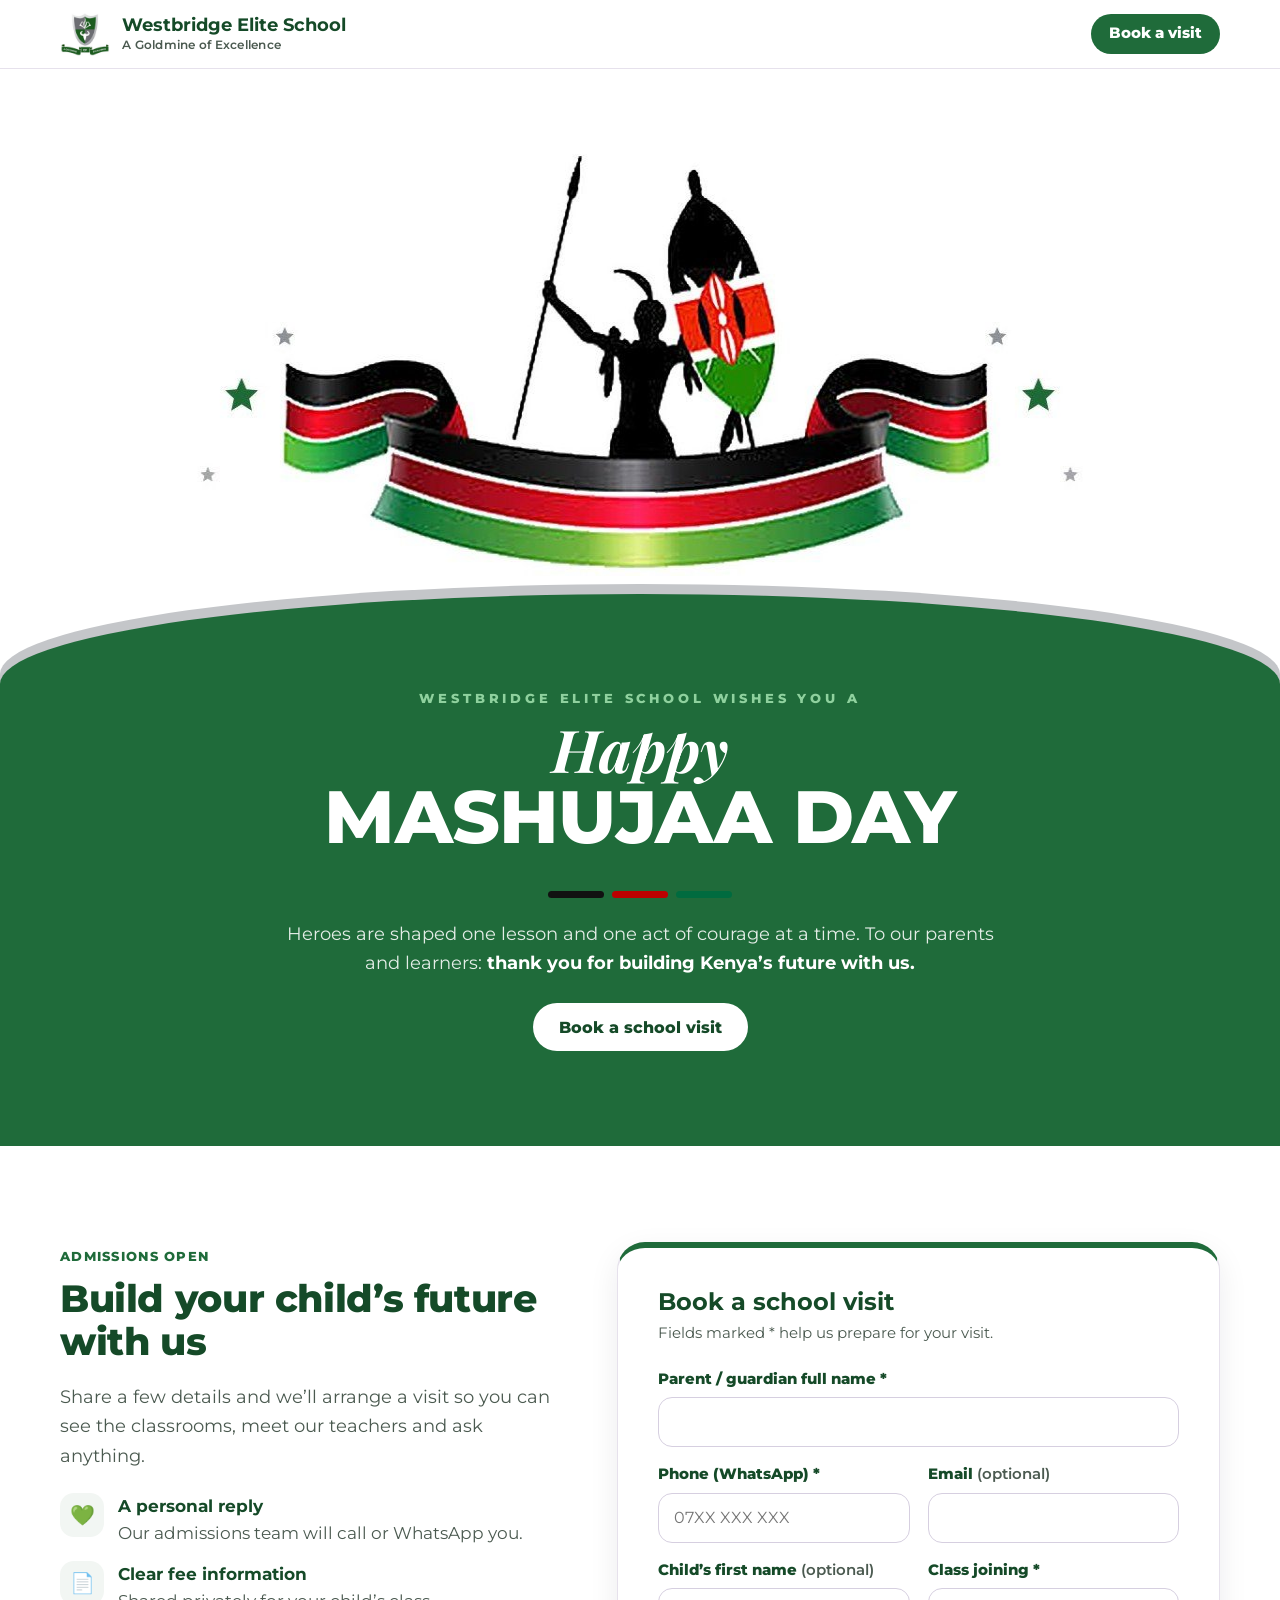
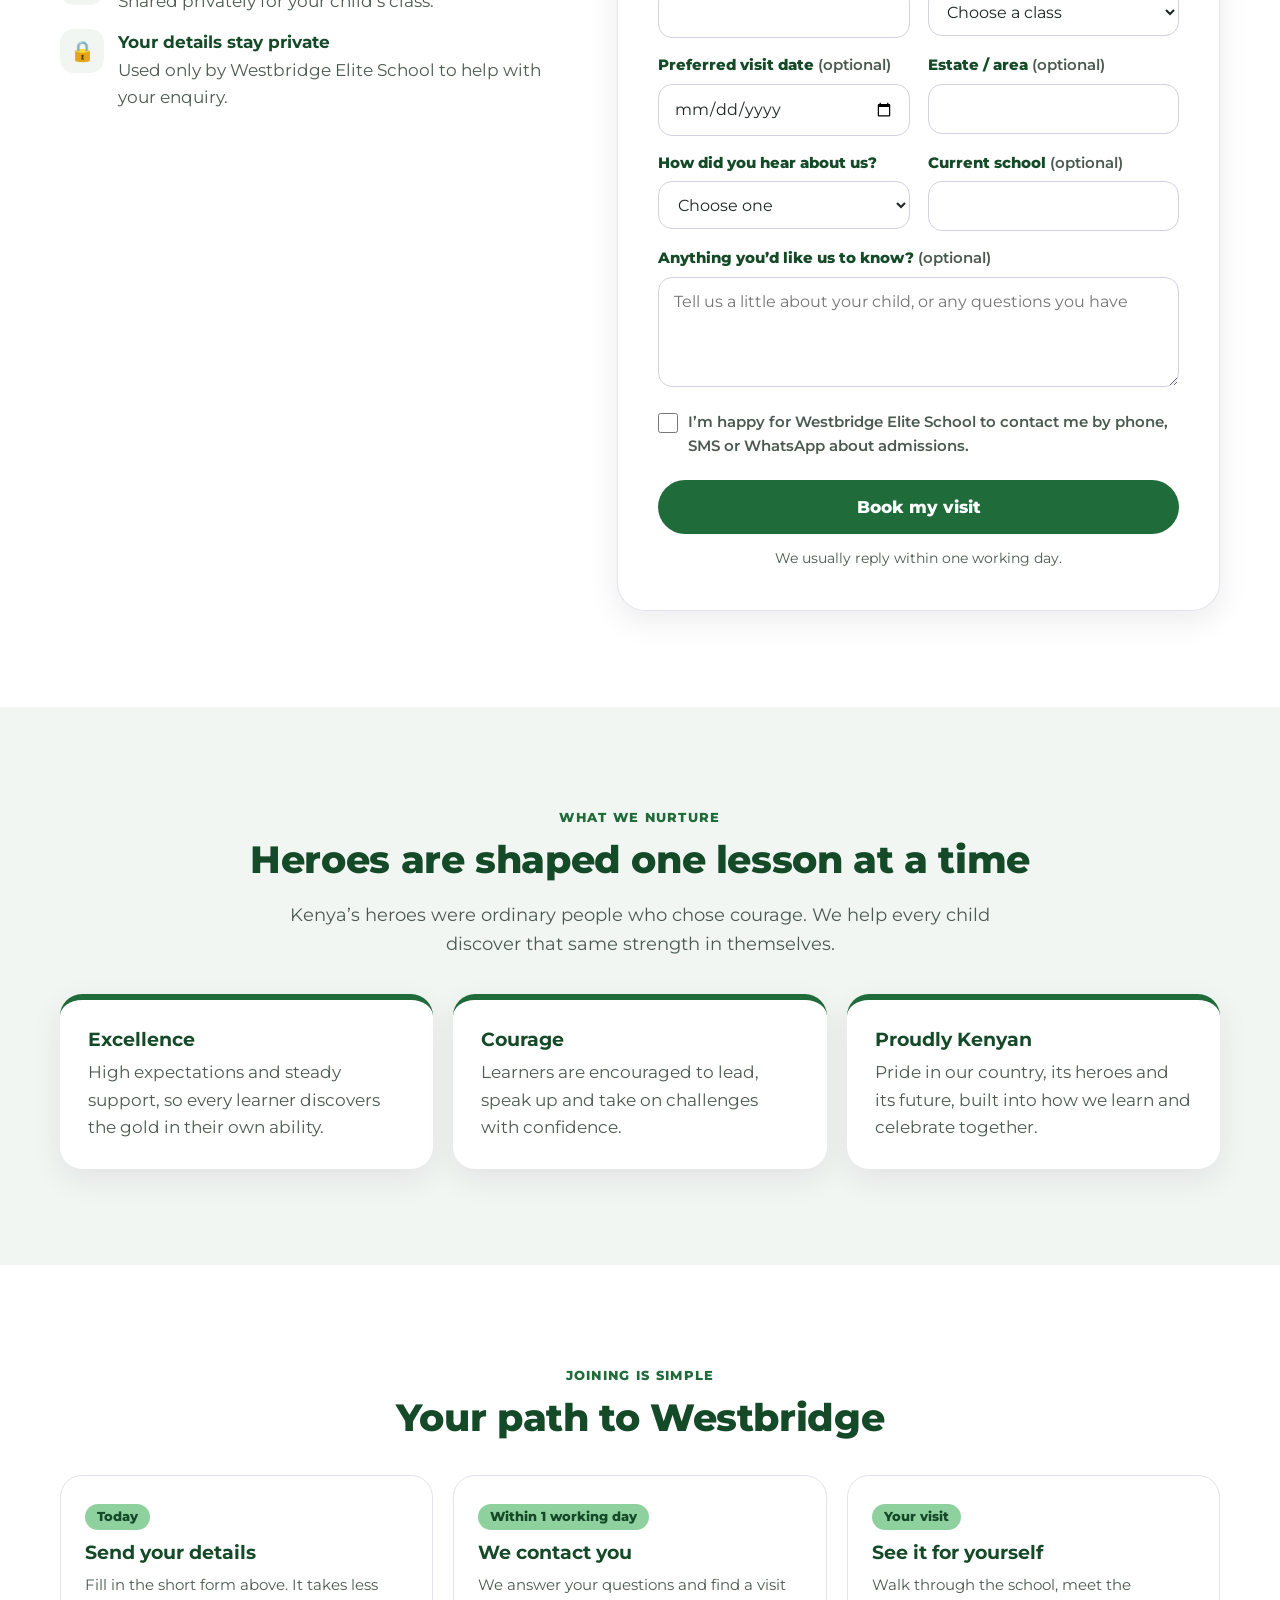
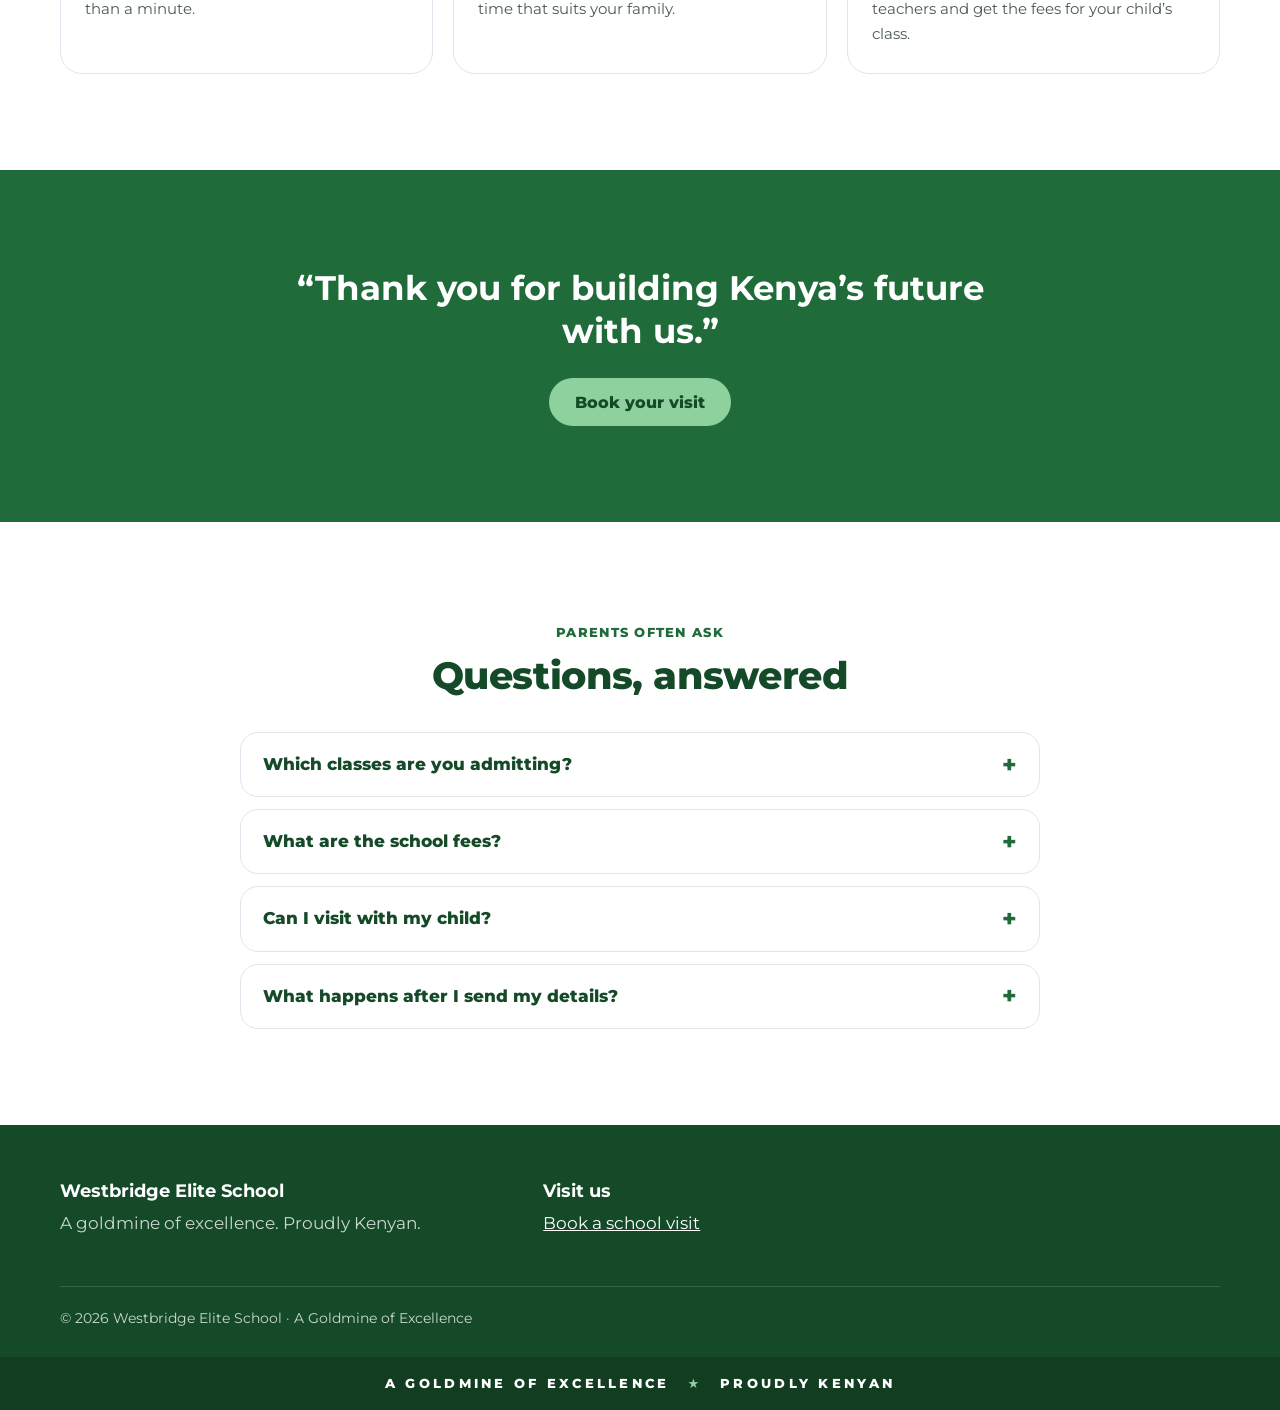
==== index.html @ b76216fc "Add Westbridge Elite School Mashujaa Day admissions landing page Co-Authored-By: Claude Opus 5.5 <no" ====
<!doctype html>
<html lang="en">
<head>
<meta charset="utf-8">
<meta name="viewport" content="width=device-width, initial-scale=1">
<title>Westbridge Elite School · Happy Mashujaa Day · Admissions</title>
<meta name="description" content="Westbridge Elite School, A Goldmine of Excellence. Happy Mashujaa Day to every parent and learner building Kenya's future. Register your interest and book a school visit.">
<meta name="theme-color" content="#1F6B3A">
<meta property="og:title" content="Happy Mashujaa Day from Westbridge Elite School">
<meta property="og:description" content="Heroes are shaped one lesson and one act of courage at a time. Thank you for building Kenya's future with us. Book a school visit.">
<meta property="og:image" content="images/mashujaa-poster.jpg">
<link rel="icon" href="images/logo.png">
<link rel="preconnect" href="https://fonts.googleapis.com">
<link rel="preconnect" href="https://fonts.gstatic.com" crossorigin>
<link href="https://fonts.googleapis.com/css2?family=Montserrat:wght@400;500;600;700;800&family=Playfair+Display:ital,wght@1,700&display=swap" rel="stylesheet">
<link rel="stylesheet" href="assets/landing.css">
<style>
  /* Westbridge palette, taken from the school's crest and Mashujaa Day artwork. */
  :root {
    --brand: #1F6B3A; --brand-ink: #154A28; --on-brand: #fff;
    --accent: #8FD19E; --accent-ink: #1F6B3A; --on-accent: #154A28;
    --silver: #C4C6C9;
    --soft: #F2F6F3; --hero-bg: #fff; --mash-bg: #fff;
    --text: #1c2620; --muted: #4b5a50; --foot-bg: #154A28;
    --font-head: "Montserrat", system-ui, sans-serif; --font-body: "Montserrat", system-ui, sans-serif;
  }
  h1, h2 { font-weight: 800; letter-spacing: -.01em; }
  .script { font-family: "Playfair Display", Georgia, serif; font-style: italic; font-weight: 700; text-transform: none; letter-spacing: 0; }
  .hero { padding-bottom: 0; }
  .hero-art { max-width: 900px; margin: 0 auto -6px; }
  .hero-dome {
    position: relative; background: var(--brand); color: #fff; text-align: center;
    border-radius: 50% 50% 0 0 / 90px 90px 0 0; box-shadow: 0 -10px 0 var(--silver);
    padding: clamp(56px, 8vw, 90px) 0 clamp(48px, 6vw, 72px); margin-top: 24px;
  }
  .hero-dome .eyebrow { color: var(--accent); letter-spacing: .3em; }
  .hero-dome h1 { color: #fff; text-transform: uppercase; font-size: clamp(2.4rem, 7vw, 4.6rem); line-height: 1.02; }
  .hero-dome h1 .script { display: block; font-size: .8em; }
  .hero-dome .lead { color: rgba(255,255,255,.88); margin-inline: auto; }
  .hero-dome .lead strong { color: #fff; }
  .hero-dome .flag-rule { justify-content: center; }
  .hero-dome .hero-ctas { justify-content: center; }
  .hero-dome .btn-ghost { color: #fff; }
  .hero-dome .btn-primary { background: #fff; color: var(--brand-ink); }
  .values { display: grid; grid-template-columns: repeat(3, 1fr); gap: 20px; margin-top: 2.2rem; }
  .value { background: #fff; border-radius: var(--radius); padding: 28px; box-shadow: var(--shadow); border-top: 6px solid var(--brand); }
  .value p { margin: 0; color: var(--muted); }
  .foot-strip { background: #123d21; color: #fff; text-align: center; padding: 16px; font-weight: 800; letter-spacing: .25em; text-transform: uppercase; font-size: .82rem; }
  .foot-strip b { color: var(--accent); padding: 0 .8em; }
  @media (max-width: 820px) { .values { grid-template-columns: 1fr; } .hero-dome { border-radius: 50% 50% 0 0 / 40px 40px 0 0; } }
</style>
<script>
  window.LANDING = {
    school: "Westbridge Elite School",
    phone: "",                 // e.g. "0712 345 678": shown in the header, calls and footer. Leave empty to hide phone links.
    whatsapp: "",              // same number in international format, e.g. "254712345678". Empty hides the WhatsApp buttons.
    waIntro: "Hello Westbridge Elite School, I have just registered my interest on your website and would like to book a school visit.",
    formEndpoint: "",          // optional: also copy each enquiry to a Google Sheet / Privyr webhook (Netlify Forms already stores them)
    metaPixelId: "",           // paste the Westbridge Meta Pixel ID here
    thankYouUrl: "thank-you.html",
    campaign: "WESTBRIDGE_LEAD_MASHUJAA_OCT26"
  };
</script>
</head>
<body class="form-first">
<header class="topbar">
  <div class="wrap">
    <a class="brandmark" href="#top" aria-label="Westbridge Elite School home">
      <img src="images/logo.png" alt="Westbridge Elite School, A Goldmine of Excellence" width="52" height="45">
      <span class="name">Westbridge Elite School<small>A Goldmine of Excellence</small></span>
    </a>
    <div class="top-actions">
      <a class="top-phone" data-contact="tel"></a>
      <a class="btn btn-primary btn-small" href="#register">Book a visit</a>
    </div>
  </div>
</header>

<main id="top">
  <!-- HERO: Mashujaa Day greeting -->
  <section class="hero">
    <div class="wrap"><img class="hero-art" src="images/mashujaa.jpg" alt="Silhouette of a Kenyan warrior with spear and shield above a ribbon in the national colours" width="960" height="430"></div>
    <div class="hero-dome">
      <div class="wrap">
        <span class="eyebrow">Westbridge Elite School wishes you a</span>
        <h1><span class="script">Happy</span> Mashujaa Day</h1>
        <div class="flag-rule" aria-hidden="true"><i></i><i></i><i></i></div>
        <p class="lead">Heroes are shaped one lesson and one act of courage at a time. To our parents and learners: <strong>thank you for building Kenya’s future with us.</strong></p>
        <div class="hero-ctas">
          <a class="btn btn-primary" href="#register">Book a school visit</a>
          <a class="btn btn-wa" data-contact="wa" href="#">WhatsApp us</a>
        </div>
      </div>
    </div>
  </section>

  <!-- REGISTER -->
  <section class="register" id="register">
    <div class="wrap register-grid">
      <div class="register-aside">
        <span class="eyebrow">Admissions open</span>
        <h2>Build your child’s future with us</h2>
        <p class="lead">Share a few details and we’ll arrange a visit so you can see the classrooms, meet our teachers and ask anything.</p>
        <ul class="assure">
          <li><span class="ic">💚</span><div><b>A personal reply</b>Our admissions team will call or WhatsApp you.</div></li>
          <li><span class="ic">📄</span><div><b>Clear fee information</b>Shared privately for your child’s class.</div></li>
          <li><span class="ic">🔒</span><div><b>Your details stay private</b>Used only by Westbridge Elite School to help with your enquiry.</div></li>
        </ul>
      </div>

      <div class="form-card">
        <form name="westbridge-admissions" method="POST" action="/thank-you.html" data-netlify="true" netlify-honeypot="website" data-register novalidate>
          <input type="hidden" name="form-name" value="westbridge-admissions">
          <input type="hidden" name="campaign">
          <input type="hidden" name="page_url">
          <input type="hidden" name="utm_source">
          <input type="hidden" name="utm_medium">
          <input type="hidden" name="utm_campaign">
          <input type="hidden" name="utm_content">
          <input type="hidden" name="utm_term">
          <input type="hidden" name="fbclid">
          <h3>Book a school visit</h3>
          <p class="sub">Fields marked * help us prepare for your visit.</p>
          <div class="fgrid">
            <div class="field full">
              <label for="parent_name">Parent / guardian full name *</label>
              <input id="parent_name" name="parent_name" type="text" autocomplete="name" required data-summary="Parent">
              <div class="err">Please tell us your name.</div>
            </div>
            <div class="field">
              <label for="phone">Phone (WhatsApp) *</label>
              <input id="phone" name="phone" type="tel" autocomplete="tel" placeholder="07XX XXX XXX" required data-summary="Phone">
              <div class="err">Please enter a valid phone number.</div>
            </div>
            <div class="field">
              <label for="email">Email <span class="opt">(optional)</span></label>
              <input id="email" name="email" type="email" autocomplete="email">
              <div class="err">Please check your email address.</div>
            </div>
            <div class="field">
              <label for="child_name">Child’s first name <span class="opt">(optional)</span></label>
              <input id="child_name" name="child_name" type="text" data-summary="Child">
            </div>
            <div class="field">
              <label for="grade">Class joining *</label>
              <select id="grade" name="grade" required data-summary="Class">
                <option value="">Choose a class</option>
                <optgroup label="Early Years"><option>Playgroup</option><option>PP1</option><option>PP2</option></optgroup>
                <optgroup label="Primary"><option>Grade 1</option><option>Grade 2</option><option>Grade 3</option><option>Grade 4</option><option>Grade 5</option><option>Grade 6</option></optgroup>
                <option>Not sure yet, please advise</option>
              </select>
              <div class="err">Please choose a class.</div>
            </div>
            <div class="field">
              <label for="visit_date">Preferred visit date <span class="opt">(optional)</span></label>
              <input id="visit_date" name="visit_date" type="date" data-summary="Visit date">
            </div>
            <div class="field">
              <label for="area">Estate / area <span class="opt">(optional)</span></label>
              <input id="area" name="area" type="text" data-summary="Area">
            </div>
            <div class="field">
              <label for="heard">How did you hear about us?</label>
              <select id="heard" name="heard"><option value="">Choose one</option><option>Facebook</option><option>Instagram</option><option>WhatsApp</option><option>A friend or family</option><option>Drove past the school</option><option>Other</option></select>
            </div>
            <div class="field">
              <label for="current_school">Current school <span class="opt">(optional)</span></label>
              <input id="current_school" name="current_school" type="text">
            </div>
            <div class="field full">
              <label for="notes">Anything you’d like us to know? <span class="opt">(optional)</span></label>
              <textarea id="notes" name="notes" placeholder="Tell us a little about your child, or any questions you have"></textarea>
            </div>
            <div class="hp" aria-hidden="true"><label>Leave empty<input type="text" name="website" tabindex="-1" autocomplete="off"></label></div>
            <div class="field full">
              <label class="consent"><input type="checkbox" name="consent" value="yes" required> <span>I’m happy for Westbridge Elite School to contact me by phone, SMS or WhatsApp about admissions.</span></label>
              <div class="err">Please tick this so we can get back to you.</div>
            </div>
            <div class="full">
              <button class="btn btn-primary" type="submit">Book my visit</button>
              <p class="form-note">We usually reply within one working day.</p>
            </div>
          </div>
        </form>
        <div class="thanks" role="status">
          <div class="big">🌟</div>
          <h3>Thank you<span data-thanks-name></span>!</h3>
          <p>Your details have reached Westbridge Elite School. Our admissions team will contact you soon to arrange your visit.</p>
          <a class="btn btn-wa" data-wa-continue href="#" target="_blank" rel="noopener">Continue on WhatsApp</a>
        </div>
      </div>
    </div>
  </section>

  <!-- VALUES -->
  <section class="features">
    <div class="wrap">
      <div class="center">
        <span class="eyebrow">What we nurture</span>
        <h2>Heroes are shaped one lesson at a time</h2>
        <p class="lead">Kenya’s heroes were ordinary people who chose courage. We help every child discover that same strength in themselves.</p>
      </div>
      <div class="values">
        <article class="value"><h3>Excellence</h3><p>High expectations and steady support, so every learner discovers the gold in their own ability.</p></article>
        <article class="value"><h3>Courage</h3><p>Learners are encouraged to lead, speak up and take on challenges with confidence.</p></article>
        <article class="value"><h3>Proudly Kenyan</h3><p>Pride in our country, its heroes and its future, built into how we learn and celebrate together.</p></article>
      </div>
    </div>
  </section>

  <!-- STEPS -->
  <section>
    <div class="wrap">
      <div class="center"><span class="eyebrow">Joining is simple</span><h2>Your path to Westbridge</h2></div>
      <div class="steps next-steps">
        <div class="step"><span class="time">Today</span><h3>Send your details</h3><p>Fill in the short form above. It takes less than a minute.</p></div>
        <div class="step"><span class="time">Within 1 working day</span><h3>We contact you</h3><p>We answer your questions and find a visit time that suits your family.</p></div>
        <div class="step"><span class="time">Your visit</span><h3>See it for yourself</h3><p>Walk through the school, meet the teachers and get the fees for your child’s class.</p></div>
      </div>
    </div>
  </section>

  <!-- BAND -->
  <section class="band center">
    <div class="wrap">
      <p class="promise">“Thank you for building Kenya’s future with us.”</p>
      <a class="btn btn-accent" href="#register">Book your visit</a>
    </div>
  </section>

  <!-- FAQ -->
  <section>
    <div class="wrap">
      <div class="center"><span class="eyebrow">Parents often ask</span><h2>Questions, answered</h2></div>
      <div class="faq">
        <details><summary>Which classes are you admitting?</summary><p>Choose your child’s class in the form, or “Not sure yet”, and we’ll confirm the current intake when we contact you.</p></details>
        <details><summary>What are the school fees?</summary><p>Fees depend on your child’s class and are shared directly with parents. Send your details and we’ll give you a clear breakdown, with nothing to pay to enquire.</p></details>
        <details><summary>Can I visit with my child?</summary><p>Yes, please do. Pick a preferred date in the form and we’ll confirm a time that works for you.</p></details>
        <details><summary>What happens after I send my details?</summary><p>Our admissions team calls or WhatsApps you within one working day to answer your questions and arrange your visit.</p></details>
      </div>
    </div>
  </section>
</main>

<footer class="foot">
  <div class="wrap foot-grid">
    <div>
      <h3>Westbridge Elite School</h3>
      <p>A goldmine of excellence. Proudly Kenyan.</p>
    </div>
    <div data-needs-contact>
      <h3>Talk to us</h3>
      <ul>
        <li>Call: <a data-contact="tel"></a></li>
        <li><a data-contact="wa" href="#">WhatsApp us</a></li>
      </ul>
    </div>
    <div>
      <h3>Visit us</h3>
      <ul><li><a href="#register">Book a school visit</a></li></ul>
    </div>
  </div>
  <div class="wrap small">© <span data-year></span> Westbridge Elite School · A Goldmine of Excellence</div>
</footer>
<div class="foot-strip">A Goldmine of Excellence <b>★</b> Proudly Kenyan</div>

<div class="sticky-cta">
  <a class="btn btn-wa" data-contact="wa" href="#" target="_blank" rel="noopener">WhatsApp</a>
  <a class="btn btn-primary" href="#register">Book a visit</a>
</div>

<script src="assets/landing.js"></script>
</body>
</html>
---- assets/landing.css ----
/* =========================================================
   SCHOOL ADMISSIONS LANDING — SHARED STYLES
   Each page sets its own palette tokens in a <style> block;
   the values below are only fallbacks.
   ========================================================= */
:root {
  --brand: #1f4e79; --brand-ink: #12304b; --on-brand: #fff;
  --accent: #f2b33d; --accent-ink: #8a5a00; --on-accent: #12304b;
  --soft: #f1f5f9; --hero-bg: var(--soft);
  --text: #1f2933; --muted: #52606d; --foot-bg: #12304b;
  --wa: #1fa855; --wa-ink: #fff;
  --line: #e6e1ec; --danger: #c0392b;
  --radius: 22px; --shadow: 0 10px 30px rgba(20, 10, 40, .08);
  --font-head: Georgia, serif; --font-body: system-ui, sans-serif;
}

*, *::before, *::after { box-sizing: border-box; }
html { scroll-behavior: smooth; -webkit-text-size-adjust: 100%; }
body {
  margin: 0; background: #fff; color: var(--text);
  font: 400 1.0625rem/1.6 var(--font-body);
}
img { max-width: 100%; display: block; }
a { color: var(--brand); }
h1, h2, h3 { font-family: var(--font-head); color: var(--brand-ink); line-height: 1.15; margin: 0 0 .5em; }
h1 { font-size: clamp(2rem, 5vw, 3.2rem); }
h2 { font-size: clamp(1.6rem, 3.6vw, 2.35rem); }
h3 { font-size: 1.2rem; }
p { margin: 0 0 1em; }
[hidden] { display: none !important; }
:focus-visible { outline: 3px solid var(--accent); outline-offset: 2px; }

.wrap { width: min(1160px, 100% - 32px); margin-inline: auto; }
section { padding: clamp(56px, 8vw, 96px) 0; }
.center { text-align: center; }
.center .lead { margin-inline: auto; }
.eyebrow {
  display: inline-block; margin-bottom: .8rem;
  font: 800 .8rem/1.2 var(--font-body); letter-spacing: .1em; text-transform: uppercase;
  color: var(--accent-ink);
}
.lead { font-size: 1.15rem; color: var(--muted); max-width: 62ch; }
.small { font-size: .88rem; }

/* ---------- Buttons ---------- */
.btn {
  display: inline-flex; align-items: center; justify-content: center; gap: .5em;
  min-height: 48px; padding: .75em 1.5em; border: 2px solid transparent; border-radius: 999px;
  font: 800 1rem/1.2 var(--font-body); text-decoration: none; cursor: pointer;
  transition: transform .15s ease, box-shadow .15s ease, background-color .15s ease;
}
.btn:hover { transform: translateY(-1px); box-shadow: 0 6px 18px rgba(0,0,0,.12); }
.btn:disabled { opacity: .65; cursor: progress; transform: none; box-shadow: none; }
.btn-primary { background: var(--brand); color: var(--on-brand); }
.btn-primary:hover { background: var(--brand-ink); }
.btn-accent { background: var(--accent); color: var(--on-accent); }
.btn-ghost { background: transparent; color: var(--brand); border-color: currentColor; }
.btn-wa { background: var(--wa); color: var(--wa-ink); }
.btn-wa::before {
  content: ""; width: 1.15em; height: 1.15em; flex: none;
  background: currentColor;
  -webkit-mask: url("data:image/svg+xml,%3Csvg xmlns='http://www.w3.org/2000/svg' viewBox='0 0 24 24'%3E%3Cpath d='M12 2a10 10 0 0 0-8.6 15.1L2 22l5-1.3A10 10 0 1 0 12 2zm5.3 14.1c-.2.6-1.3 1.2-1.8 1.2-.5.1-1 .1-3.3-.8-2.8-1.1-4.5-3.9-4.7-4.1-.1-.2-1.1-1.5-1.1-2.8s.7-2 1-2.3c.2-.3.5-.3.7-.3h.5c.2 0 .4 0 .6.5l.9 2.1c.1.2.1.4 0 .5l-.4.6-.4.4c-.1.1-.3.3-.1.6.2.3.8 1.3 1.7 2.1 1.2 1 2.1 1.4 2.4 1.5.3.1.5.1.6-.1l.9-1c.2-.3.4-.2.6-.1l2 1c.3.1.5.2.5.3.1.2.1.7-.1 1.3z'/%3E%3C/svg%3E") center / contain no-repeat;
          mask: url("data:image/svg+xml,%3Csvg xmlns='http://www.w3.org/2000/svg' viewBox='0 0 24 24'%3E%3Cpath d='M12 2a10 10 0 0 0-8.6 15.1L2 22l5-1.3A10 10 0 1 0 12 2zm5.3 14.1c-.2.6-1.3 1.2-1.8 1.2-.5.1-1 .1-3.3-.8-2.8-1.1-4.5-3.9-4.7-4.1-.1-.2-1.1-1.5-1.1-2.8s.7-2 1-2.3c.2-.3.5-.3.7-.3h.5c.2 0 .4 0 .6.5l.9 2.1c.1.2.1.4 0 .5l-.4.6-.4.4c-.1.1-.3.3-.1.6.2.3.8 1.3 1.7 2.1 1.2 1 2.1 1.4 2.4 1.5.3.1.5.1.6-.1l.9-1c.2-.3.4-.2.6-.1l2 1c.3.1.5.2.5.3.1.2.1.7-.1 1.3z'/%3E%3C/svg%3E") center / contain no-repeat;
}
.btn-small { min-height: 40px; padding: .5em 1.1em; font-size: .92rem; }

/* ---------- Top bar ---------- */
.topbar {
  position: sticky; top: 0; z-index: 50;
  background: rgba(255,255,255,.94); backdrop-filter: saturate(1.4) blur(8px);
  border-bottom: 1px solid var(--line);
}
.topbar .wrap { display: flex; align-items: center; justify-content: space-between; gap: 16px; min-height: 68px; }
.brandmark { display: flex; align-items: center; gap: 12px; text-decoration: none; color: var(--brand-ink); }
.brandmark img { height: 44px; width: auto; }
.brandmark .name { font: 700 1.15rem/1.1 var(--font-head); }
.brandmark .name small { display: block; margin-top: 3px; font: 600 .78rem/1.2 var(--font-body); color: var(--muted); letter-spacing: .02em; }
.top-actions { display: flex; align-items: center; gap: 16px; }
.top-phone { font-weight: 800; text-decoration: none; white-space: nowrap; }

/* ---------- Hero ---------- */
.hero { background: var(--hero-bg); padding-top: clamp(40px, 6vw, 80px); }
.hero-grid { display: grid; grid-template-columns: 1.1fr .9fr; gap: clamp(28px, 5vw, 64px); align-items: center; }
.hero-ctas { display: flex; flex-wrap: wrap; gap: 12px; margin: 1.6rem 0 1.4rem; }
.chips { list-style: none; padding: 0; margin: 0; display: flex; flex-wrap: wrap; gap: 8px; }
.chips li {
  background: #fff; border: 1px solid var(--line); border-radius: 999px;
  padding: .35em .95em; font-weight: 700; font-size: .9rem; color: var(--brand-ink);
}
.hero-media { position: relative; }
.hero-media .slot { aspect-ratio: 4 / 5; border-radius: 32px; box-shadow: var(--shadow); }
.hero-badge {
  position: absolute; left: -18px; bottom: 24px; max-width: 270px;
  background: #fff; border-radius: 18px; padding: 14px 18px; box-shadow: var(--shadow);
  font-size: .9rem; color: var(--muted); border-left: 5px solid var(--accent);
}
.hero-badge strong { display: block; color: var(--brand-ink); font-family: var(--font-head); font-size: 1.05rem; margin-bottom: 2px; }

/* ---------- Photo slots ---------- */
.slot {
  position: relative; margin: 0; overflow: hidden; border-radius: var(--radius);
  aspect-ratio: 4 / 3; background:
    repeating-linear-gradient(135deg, transparent 0 14px, rgba(255,255,255,.35) 14px 28px),
    var(--soft);
  border: 1px dashed color-mix(in srgb, var(--brand) 30%, transparent);
}
.slot::before {
  content: attr(data-label); position: absolute; inset: 0; display: grid; place-items: center;
  padding: 16px; text-align: center; font-size: .85rem; font-weight: 700; color: var(--brand);
  opacity: .75;
}
.slot img { position: absolute; inset: 0; width: 100%; height: 100%; object-fit: cover; }
.slot.has-img { border: 0; background: var(--soft); }
.slot.has-img::before { content: none; }
.slot-wide { aspect-ratio: 16 / 9; margin-top: 1.6rem; }

/* ---------- Register ---------- */
.register { background: #fff; }
.register-grid { display: grid; grid-template-columns: .9fr 1.1fr; gap: clamp(28px, 5vw, 64px); align-items: start; }
.assure { list-style: none; padding: 0; margin: 1.4rem 0 0; display: grid; gap: 14px; }
.assure li { display: flex; gap: 14px; align-items: flex-start; color: var(--muted); }
.assure .ic {
  flex: none; width: 44px; height: 44px; display: grid; place-items: center;
  background: var(--soft); border-radius: 14px; font-size: 1.25rem;
}
.assure b { display: block; color: var(--brand-ink); }

.form-card {
  background: #fff; border: 1.5px solid var(--line); border-radius: 28px;
  padding: clamp(22px, 4vw, 40px); box-shadow: var(--shadow);
  border-top: 6px solid var(--brand);
}
.form-card h3 { font-size: 1.5rem; margin-bottom: .25em; }
.form-card .sub { color: var(--muted); font-size: .95rem; margin-bottom: 1.4rem; }
.fgrid { display: grid; grid-template-columns: 1fr 1fr; gap: 16px 18px; }
.fgrid .full { grid-column: 1 / -1; }
.field { margin: 0; padding: 0; border: 0; min-width: 0; }
.field label, .field legend { display: block; font-weight: 800; font-size: .92rem; color: var(--brand-ink); margin-bottom: 6px; padding: 0; }
.opt { font-weight: 600; color: var(--muted); }
.field input:not([type=radio]):not([type=checkbox]), .field select, .field textarea {
  width: 100%; min-height: 48px; padding: .7em .9em;
  font: inherit; font-size: 1rem; color: var(--text);
  background: #fff; border: 1.5px solid #d6cfe0; border-radius: 14px;
  transition: border-color .15s ease, box-shadow .15s ease;
}
.field textarea { min-height: 110px; resize: vertical; }
.field input:focus, .field select:focus, .field textarea:focus {
  outline: none; border-color: var(--brand);
  box-shadow: 0 0 0 4px color-mix(in srgb, var(--brand) 18%, transparent);
}
.err { display: none; margin-top: 6px; color: var(--danger); font-size: .85rem; font-weight: 700; }
.field.invalid .err { display: block; }
.field.invalid input:not([type=radio]):not([type=checkbox]), .field.invalid select { border-color: var(--danger); }
.choice-row { display: grid; grid-template-columns: repeat(3, 1fr); gap: 10px; }
.choice { position: relative; margin: 0 !important; cursor: pointer; }
.choice input { position: absolute; opacity: 0; inset: 0; cursor: pointer; }
.choice span {
  display: block; height: 100%; padding: 12px 14px; border: 1.5px solid #d6cfe0; border-radius: 14px;
  font-weight: 800; color: var(--brand-ink); transition: border-color .15s, background-color .15s;
}
.choice small { display: block; font-weight: 600; font-size: .8rem; color: var(--muted); }
.choice input:checked + span { border-color: var(--brand); background: var(--soft); box-shadow: inset 0 0 0 1px var(--brand); }
.choice input:focus-visible + span { outline: 3px solid var(--accent); outline-offset: 2px; }
.field.invalid .choice span { border-color: var(--danger); }
.consent { display: flex !important; gap: 10px; align-items: flex-start; font-weight: 600 !important; color: var(--muted) !important; cursor: pointer; }
.consent input { width: 20px; height: 20px; margin: 2px 0 0; flex: none; accent-color: var(--brand); }
.hp { position: absolute !important; left: -10000px; width: 1px; height: 1px; overflow: hidden; }
.form-card button[type=submit] { width: 100%; min-height: 54px; font-size: 1.08rem; }
.form-note { margin: .8rem 0 0; text-align: center; font-size: .88rem; color: var(--muted); }
.form-error {
  margin: 0 0 1rem; padding: 12px 14px; border-radius: 12px;
  background: #fdecea; color: #8e2a1f; font-weight: 700; font-size: .92rem;
}
.thanks { display: none; text-align: center; padding: 12px 0; }
.form-card.sent form { display: none; }
.form-card.sent .thanks { display: block; }
.thanks .big { font-size: 3rem; line-height: 1; margin-bottom: .6rem; }
.thanks p { color: var(--muted); }

/* ---------- Worries ---------- */
.hear { background: var(--soft); }
.hear-grid { display: grid; grid-template-columns: repeat(3, 1fr); gap: 20px; margin-top: 2.2rem; }
.worry { background: #fff; border-radius: var(--radius); padding: 28px; box-shadow: var(--shadow); }
.worry .q { font: 700 1.15rem/1.3 var(--font-head); color: var(--brand-ink); margin-bottom: .7rem; }
.worry .q::before { content: "“"; display: block; font-size: 2.4rem; line-height: .7; color: var(--accent); }
.worry p { margin: 0; color: var(--muted); }

/* ---------- Feature cards ---------- */
.features { background: var(--soft); }
.feature-grid { display: grid; grid-template-columns: repeat(var(--cols, 3), 1fr); gap: 20px; margin-top: 2.2rem; }
.feature { background: #fff; border-radius: var(--radius); overflow: hidden; box-shadow: var(--shadow); display: flex; flex-direction: column; }
.feature .slot { border-radius: 0; border: 0; }
.feature .body { padding: 20px 22px 24px; }
.feature .body p { margin: 0; color: var(--muted); font-size: .96rem; }
.feature .tag {
  display: inline-block; margin-bottom: .6rem; padding: 3px 10px; border-radius: 999px;
  background: var(--soft); color: var(--brand); font-weight: 800; font-size: .74rem; letter-spacing: .08em; text-transform: uppercase;
}

/* ---------- Split + mosaic ---------- */
.split { display: grid; grid-template-columns: 1fr 1fr; gap: clamp(28px, 5vw, 64px); align-items: center; }
.ticks { list-style: none; padding: 0; margin: 1.4rem 0 0; display: grid; gap: 14px; }
.ticks li { position: relative; padding-left: 38px; color: var(--muted); }
.ticks li::before {
  content: "✓"; position: absolute; left: 0; top: 1px; width: 26px; height: 26px; display: grid; place-items: center;
  border-radius: 50%; background: var(--brand); color: var(--on-brand); font-weight: 800; font-size: .85rem;
}
.ticks strong { color: var(--brand-ink); }
.mosaic { display: grid; grid-template-columns: 1fr 1fr; grid-template-rows: 1fr 1fr; gap: 14px; }
.mosaic .slot { aspect-ratio: auto; min-height: 180px; }
.mosaic .slot:first-child { grid-row: 1 / 3; min-height: 380px; }

/* ---------- Steps ---------- */
.steps { display: grid; grid-template-columns: repeat(4, 1fr); gap: 20px; margin-top: 2.2rem; counter-reset: step; }
.steps.next-steps { grid-template-columns: repeat(3, 1fr); }
.step { position: relative; background: #fff; border: 1.5px solid var(--line); border-radius: var(--radius); padding: 26px 24px; }
.step .time {
  display: inline-block; margin-bottom: .7rem; padding: 3px 12px; border-radius: 999px;
  background: var(--accent); color: var(--on-accent); font-weight: 800; font-size: .8rem;
}
.step p { margin: 0; color: var(--muted); font-size: .96rem; }

/* ---------- FAQ ---------- */
.faq { max-width: 800px; margin: 2.2rem auto 0; display: grid; gap: 12px; }
.faq details { background: #fff; border: 1.5px solid var(--line); border-radius: 18px; padding: 0 22px; }
.faq details[open] { border-color: var(--brand); }
.faq summary {
  list-style: none; cursor: pointer; padding: 18px 32px 18px 0; position: relative;
  font-weight: 800; color: var(--brand-ink);
}
.faq summary::-webkit-details-marker { display: none; }
.faq summary::after { content: "+"; position: absolute; right: 0; top: 50%; transform: translateY(-50%); font-size: 1.5rem; color: var(--brand); }
.faq details[open] summary::after { content: "–"; }
.faq details p { color: var(--muted); padding-bottom: 18px; margin: 0; }

/* ---------- Band ---------- */
.band { background: var(--brand); color: var(--on-brand); }
.band .lead { color: color-mix(in srgb, var(--on-brand) 85%, transparent); }
.promise { font: 700 clamp(1.4rem, 3.4vw, 2.1rem)/1.3 var(--font-head); max-width: 30ch; margin: 0 auto 1.6rem; }

/* ---------- Thank-you page ---------- */
.thanks-hero .tick-badge {
  width: 64px; height: 64px; display: grid; place-items: center; margin-bottom: 1.2rem;
  border-radius: 50%; background: var(--wa); color: #fff; font-size: 2rem; font-weight: 800;
  box-shadow: 0 8px 22px rgba(31,168,85,.35);
}

/* ---------- Footer ---------- */
.foot { background: var(--foot-bg); color: rgba(255,255,255,.78); padding: 56px 0 28px; }
.foot h3 { color: #fff; font-size: 1.1rem; }
.foot a { color: #fff; }
.foot ul { list-style: none; padding: 0; margin: 0; display: grid; gap: 6px; }
.foot-grid { display: grid; grid-template-columns: 1.4fr 1fr 1fr; gap: 32px; margin-bottom: 32px; }
.foot .small { border-top: 1px solid rgba(255,255,255,.14); padding-top: 20px; }

/* ---------- Sticky mobile CTA ---------- */
.sticky-cta { display: none; }

/* ---------- Responsive ---------- */
@media (max-width: 960px) {
  .feature-grid { grid-template-columns: repeat(2, 1fr); }
  .steps { grid-template-columns: repeat(2, 1fr); }
  .hear-grid { grid-template-columns: 1fr; }
}
@media (max-width: 820px) {
  .hero-grid, .register-grid, .split { grid-template-columns: 1fr; }
  .hero-media .slot { aspect-ratio: 4 / 3; }
  .hero-badge { left: 12px; bottom: -18px; }
  .hero-media { margin-bottom: 18px; }
  .foot-grid { grid-template-columns: 1fr; }
  /* Paid traffic lands on phones: put the form above the reassurance copy. */
  .form-first .register-grid .form-card { order: -1; }
  .form-first .register-aside .slot-wide { display: none; }
}
@media (max-width: 720px) {
  body:not([data-page=thanks]) { padding-bottom: 76px; }
  .top-phone { display: none; }
  .fgrid, .steps, .steps.next-steps, .feature-grid { grid-template-columns: 1fr; }
  .choice-row { grid-template-columns: 1fr; }
  .mosaic .slot:first-child { min-height: 280px; }
  .sticky-cta {
    position: fixed; left: 0; right: 0; bottom: 0; z-index: 60;
    display: grid; grid-template-columns: 1fr 1fr; gap: 10px;
    padding: 10px 16px calc(10px + env(safe-area-inset-bottom));
    background: rgba(255,255,255,.96); border-top: 1px solid var(--line);
    box-shadow: 0 -6px 20px rgba(0,0,0,.08);
    transition: transform .2s ease;
  }
  .sticky-cta.away { transform: translateY(110%); }
}
@media (prefers-reduced-motion: reduce) {
  html { scroll-behavior: auto; }
  .btn, .sticky-cta { transition: none; }
}

/* ---------- Mashujaa Day greeting ---------- */
.mashujaa { background: var(--mash-bg, var(--soft)); position: relative; overflow: hidden; }
.mashujaa::before {
  content: ""; position: absolute; left: 0; right: 0; top: 0; height: 8px;
  background: linear-gradient(90deg, #111 0 33.3%, #fff 33.3% 35%, #BB0000 35% 65%, #fff 65% 66.7%, #006B3F 66.7%);
}
.mashujaa-grid { display: grid; grid-template-columns: .9fr 1.1fr; gap: clamp(28px, 5vw, 64px); align-items: center; }
.mashujaa-media img { width: 100%; border-radius: var(--radius); box-shadow: var(--shadow); }
.mashujaa h2 .pre { display: block; font-size: .55em; letter-spacing: .3em; text-transform: uppercase; color: var(--accent-ink); }
.flag-rule { display: flex; gap: 8px; margin: 1.1rem 0 1.3rem; }
.flag-rule i { width: 56px; height: 7px; border-radius: 4px; background: #111; }
.flag-rule i:nth-child(2) { background: #BB0000; } .flag-rule i:nth-child(3) { background: #006B3F; }
.mashujaa .lead strong { color: var(--brand-ink); }
@media (max-width: 820px) { .mashujaa-grid { grid-template-columns: 1fr; } .mashujaa-media { max-width: 420px; } }
.sticky-cta:has(> [hidden]) { grid-template-columns: 1fr; }
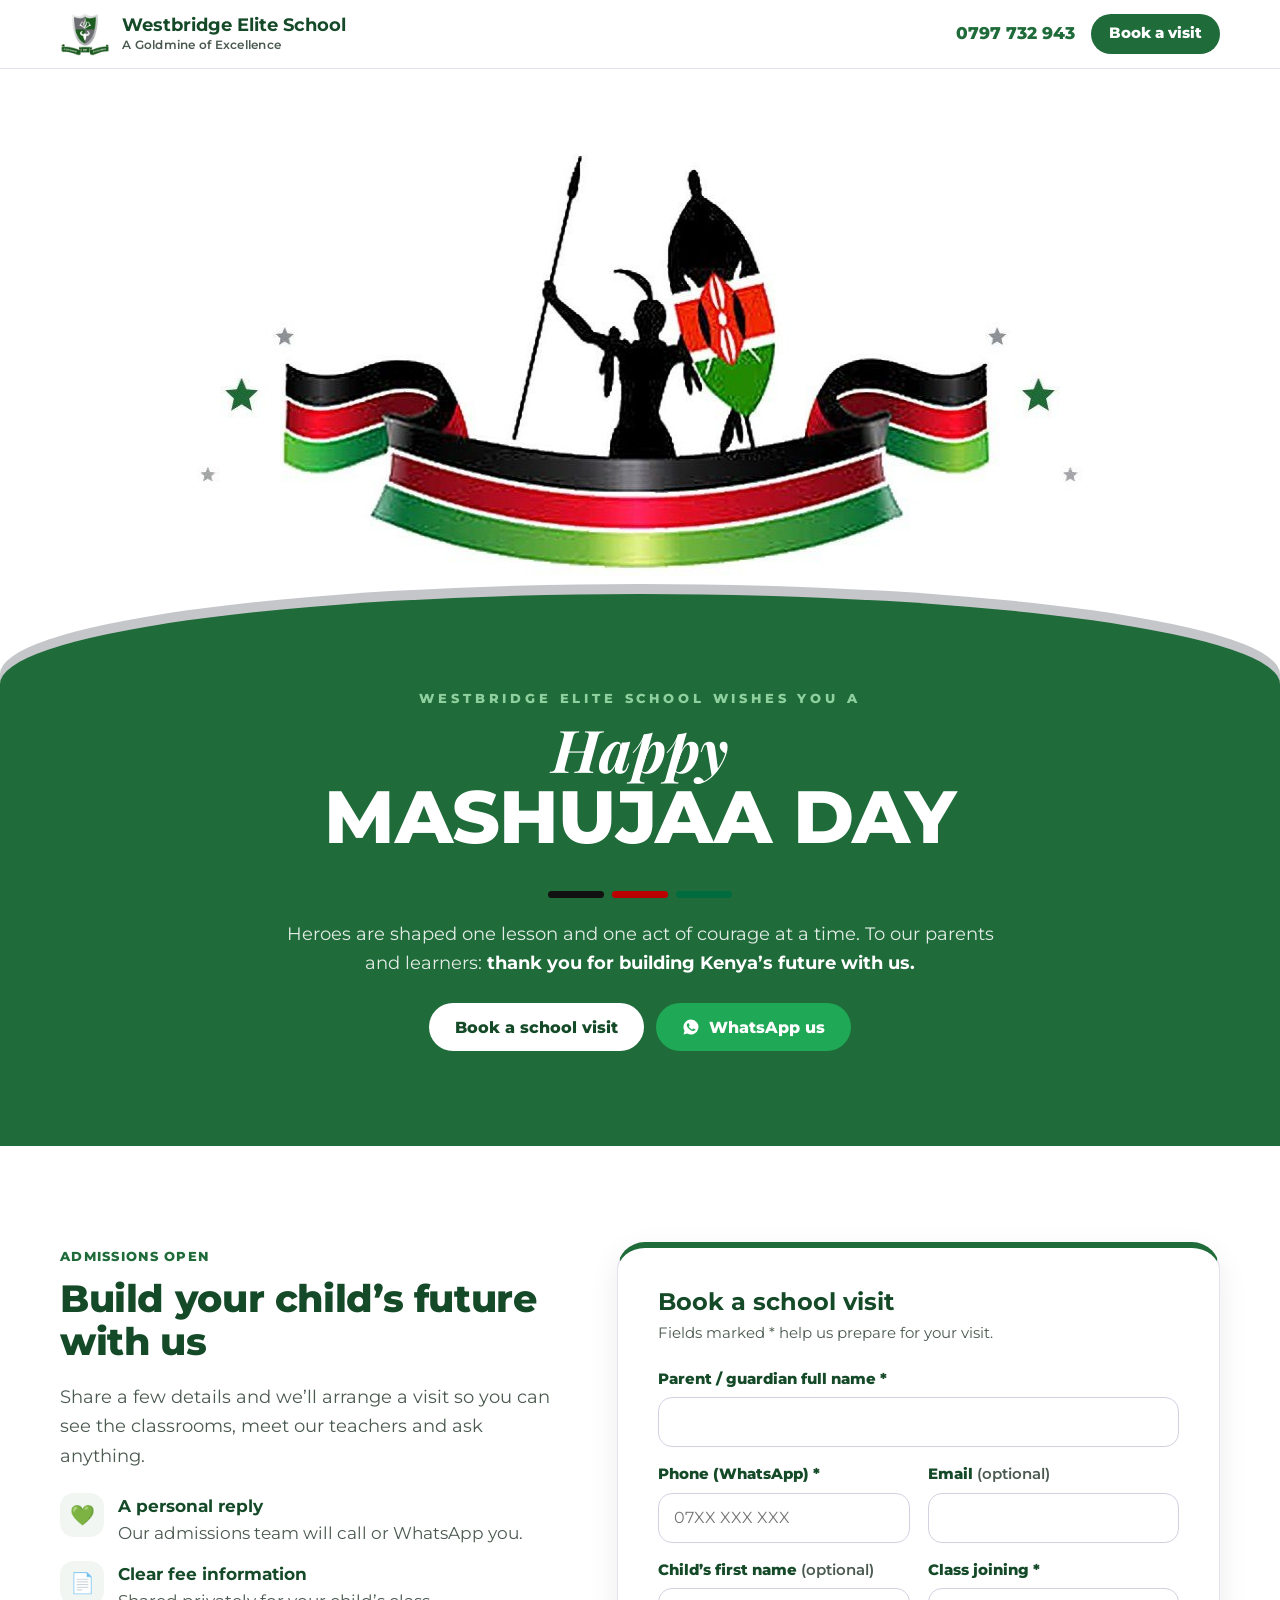
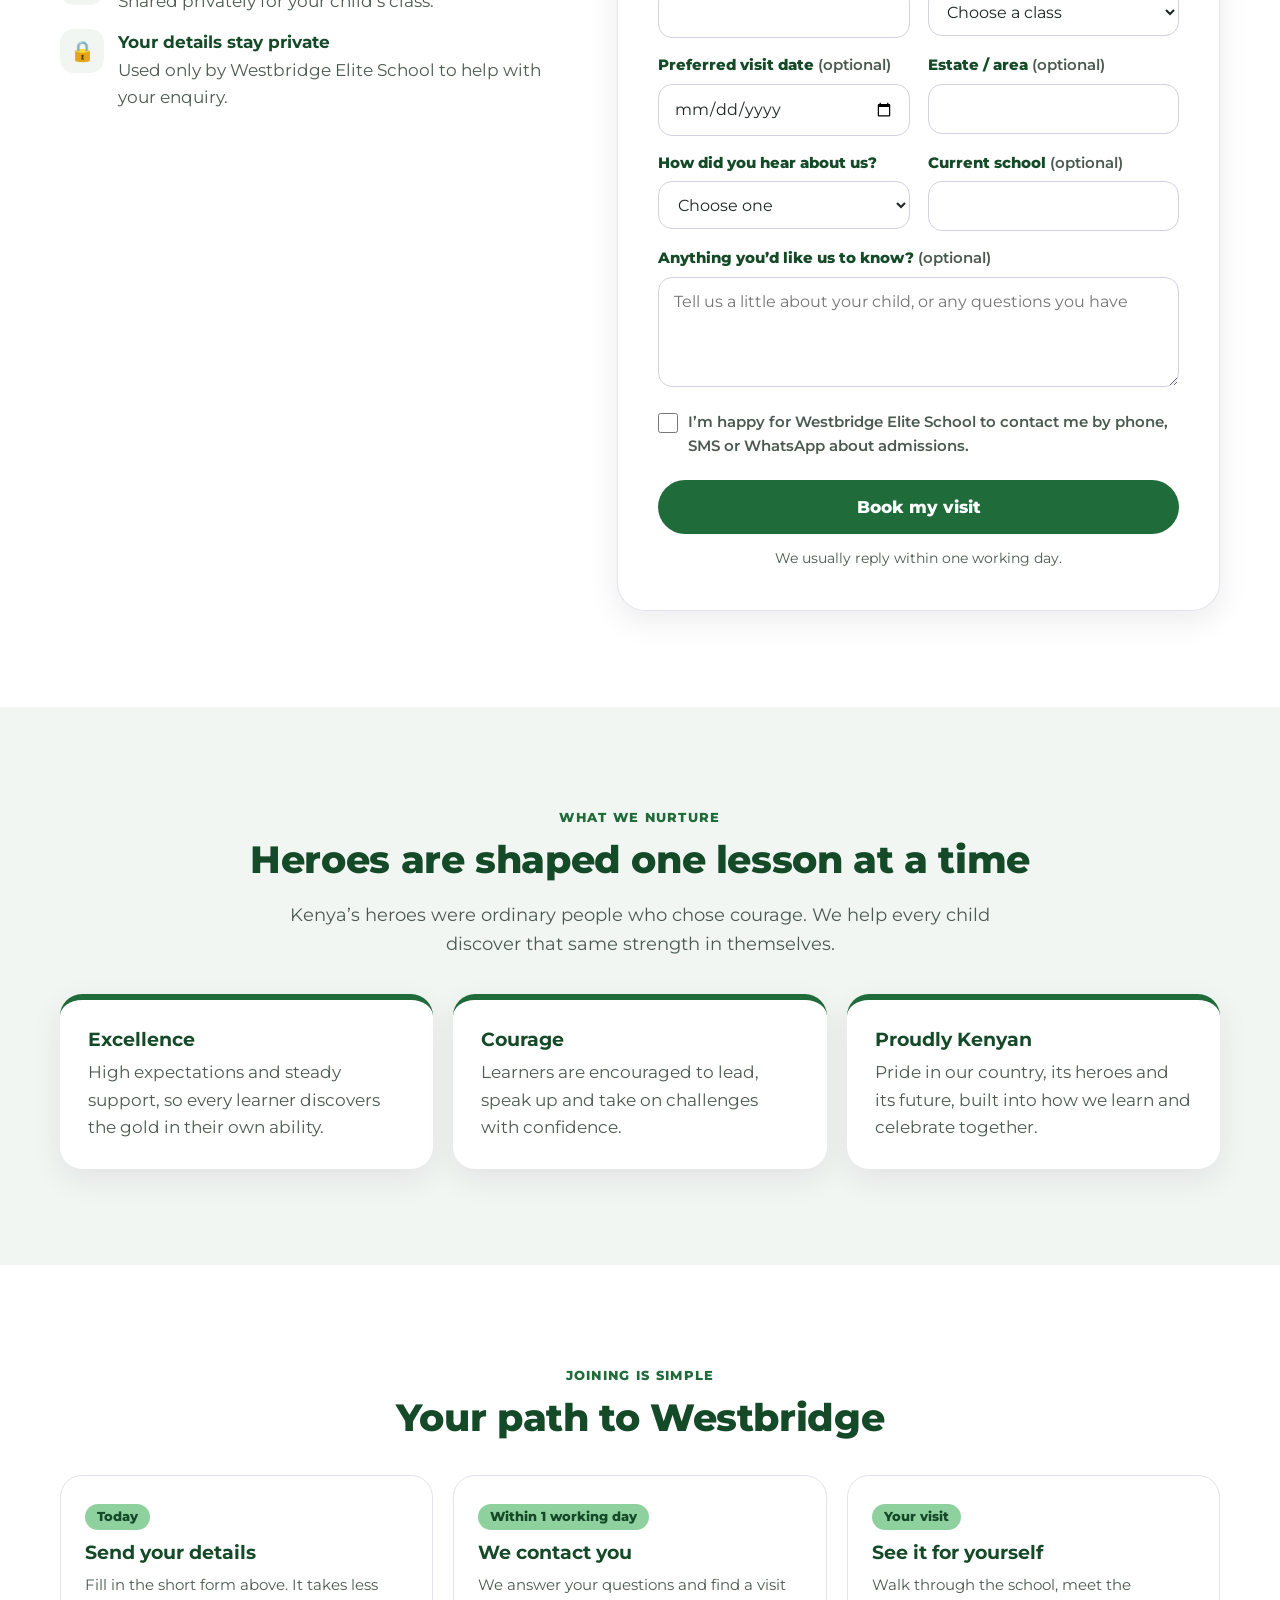
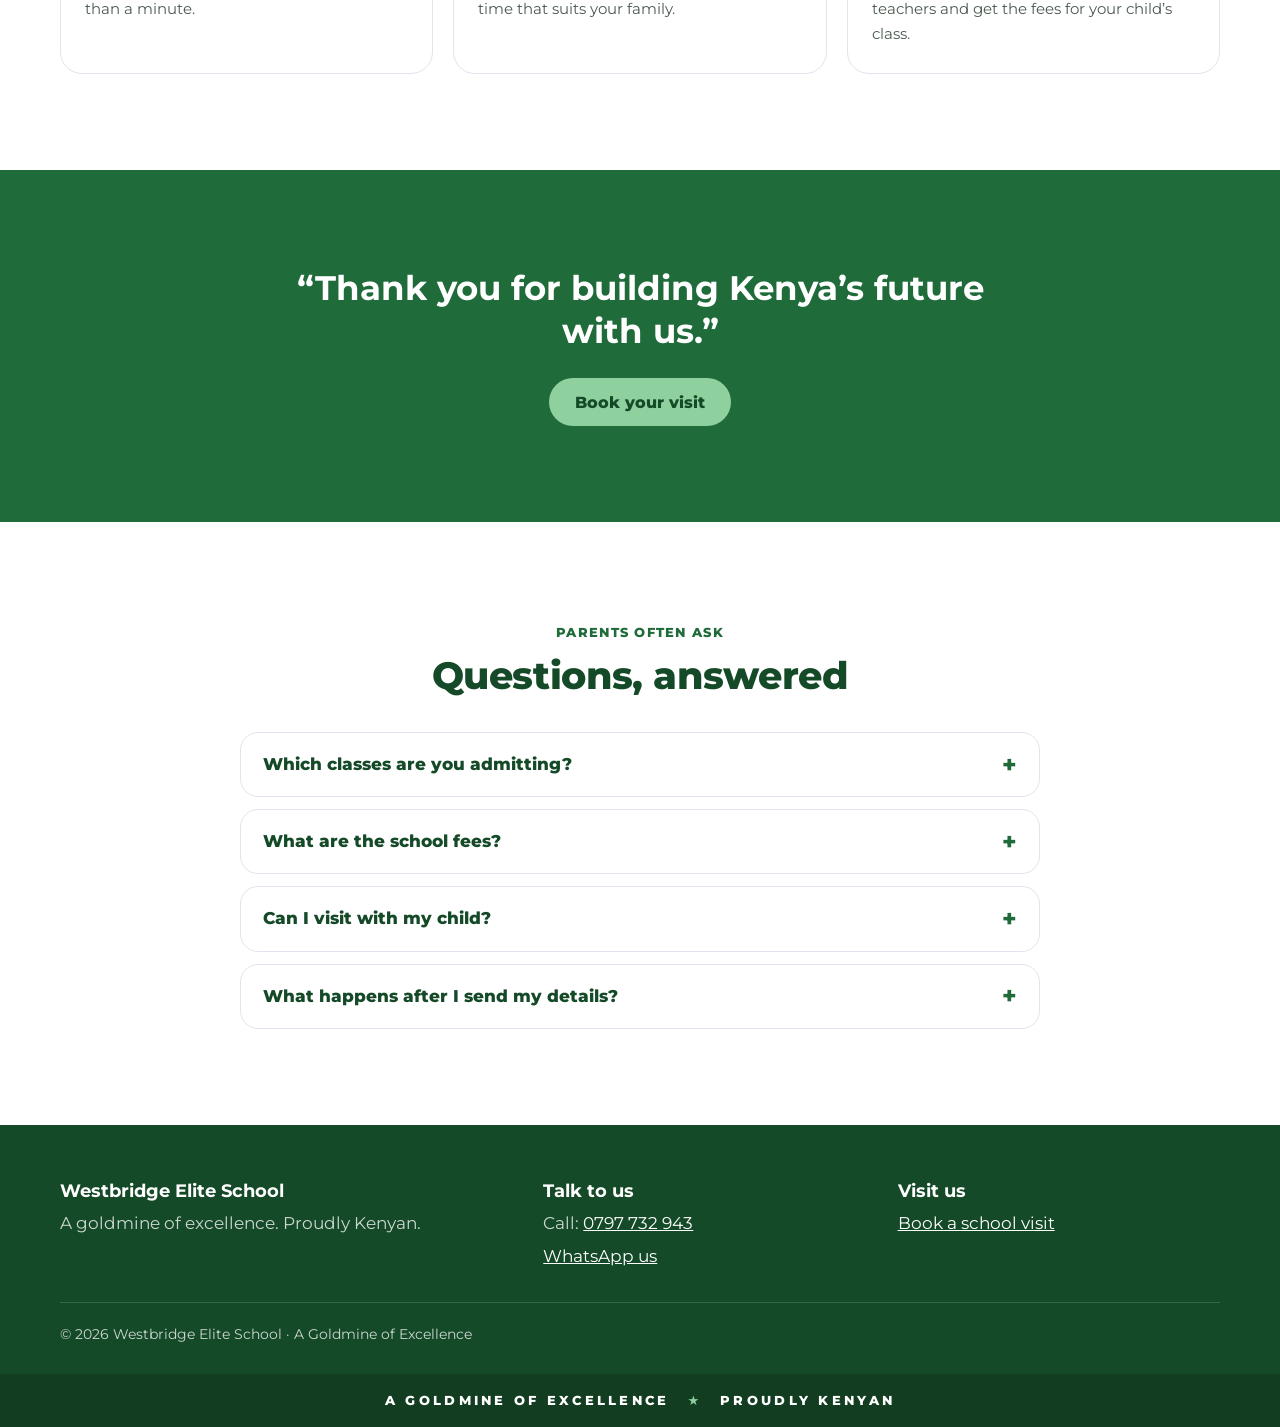
==== commit 2718617e: "Add Westbridge contact number and playbook campaign code Co-Authored-By: Claude Opus 5.5 <noreply@an" ====
--- a/index.html
+++ b/index.html
@@ -52,13 +52,13 @@
 <script>
   window.LANDING = {
     school: "Westbridge Elite School",
-    phone: "",                 // e.g. "0712 345 678": shown in the header, calls and footer. Leave empty to hide phone links.
-    whatsapp: "",              // same number in international format, e.g. "254712345678". Empty hides the WhatsApp buttons.
+    phone: "0797 732 943",                 // e.g. "0712 345 678": shown in the header, calls and footer. Leave empty to hide phone links.
+    whatsapp: "254797732943",              // same number in international format, e.g. "254712345678". Empty hides the WhatsApp buttons.
     waIntro: "Hello Westbridge Elite School, I have just registered my interest on your website and would like to book a school visit.",
     formEndpoint: "",          // optional: also copy each enquiry to a Google Sheet / Privyr webhook (Netlify Forms already stores them)
     metaPixelId: "",           // paste the Westbridge Meta Pixel ID here
     thankYouUrl: "thank-you.html",
-    campaign: "WESTBRIDGE_LEAD_MASHUJAA_OCT26"
+    campaign: "WBE_LEAD_LP_Mashujaa_PROS_OCT26"
   };
 </script>
 </head>
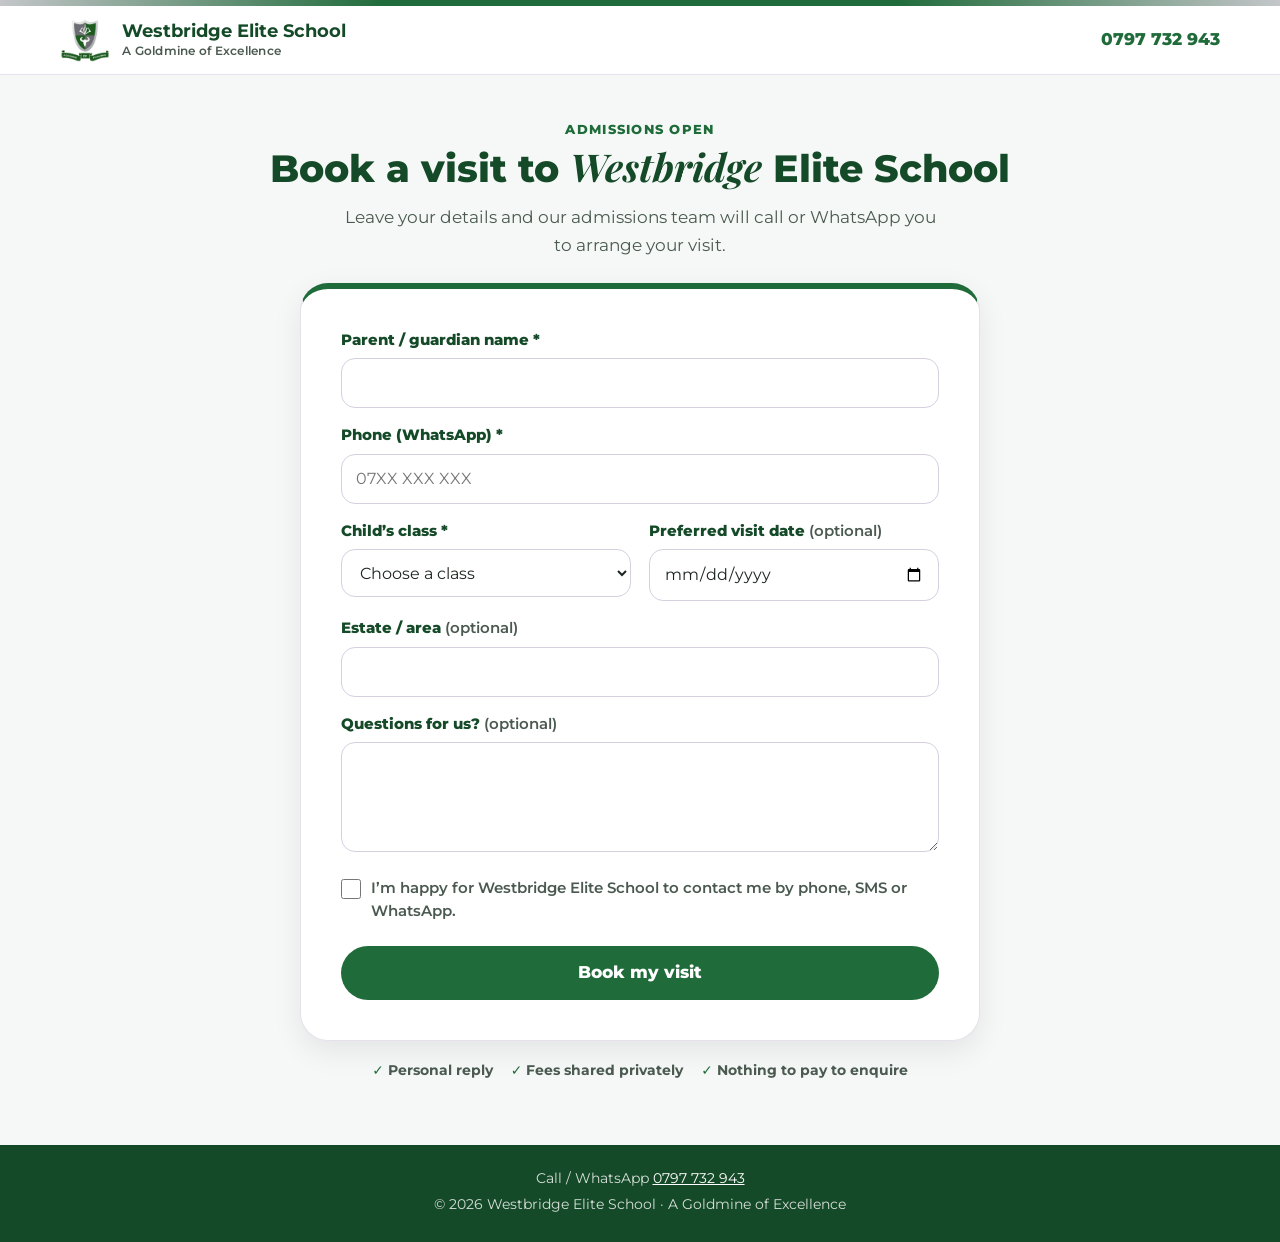
==== commit e816a41e: "Rebuild as form-first Meta ads landing page Logo header, one-line headline and the enquiry form only" ====
--- a/index.html
+++ b/index.html
@@ -3,111 +3,65 @@
 <head>
 <meta charset="utf-8">
 <meta name="viewport" content="width=device-width, initial-scale=1">
-<title>Westbridge Elite School · Happy Mashujaa Day · Admissions</title>
-<meta name="description" content="Westbridge Elite School, A Goldmine of Excellence. Happy Mashujaa Day to every parent and learner building Kenya's future. Register your interest and book a school visit.">
+<title>Westbridge Elite School · Book a School Visit</title>
+<meta name="description" content="Westbridge Elite School, A Goldmine of Excellence. Book a school visit and get the fees for your child’s class.">
+<meta property="og:title" content="Westbridge Elite School · Book a School Visit">
+<meta property="og:description" content="Westbridge Elite School, A Goldmine of Excellence. Book a school visit and get the fees for your child’s class.">
+<meta property="og:image" content="images/logo.png">
 <meta name="theme-color" content="#1F6B3A">
-<meta property="og:title" content="Happy Mashujaa Day from Westbridge Elite School">
-<meta property="og:description" content="Heroes are shaped one lesson and one act of courage at a time. Thank you for building Kenya's future with us. Book a school visit.">
-<meta property="og:image" content="images/mashujaa-poster.jpg">
 <link rel="icon" href="images/logo.png">
 <link rel="preconnect" href="https://fonts.googleapis.com">
 <link rel="preconnect" href="https://fonts.gstatic.com" crossorigin>
 <link href="https://fonts.googleapis.com/css2?family=Montserrat:wght@400;500;600;700;800&family=Playfair+Display:ital,wght@1,700&display=swap" rel="stylesheet">
 <link rel="stylesheet" href="assets/landing.css">
 <style>
-  /* Westbridge palette, taken from the school's crest and Mashujaa Day artwork. */
   :root {
     --brand: #1F6B3A; --brand-ink: #154A28; --on-brand: #fff;
     --accent: #8FD19E; --accent-ink: #1F6B3A; --on-accent: #154A28;
-    --silver: #C4C6C9;
-    --soft: #F2F6F3; --hero-bg: #fff; --mash-bg: #fff;
+    --soft: #F2F6F3; --hero-bg: #F5F8F6;
     --text: #1c2620; --muted: #4b5a50; --foot-bg: #154A28;
+    --brandbar: linear-gradient(90deg, #C4C6C9, #1F6B3A 30% 70%, #C4C6C9);
     --font-head: "Montserrat", system-ui, sans-serif; --font-body: "Montserrat", system-ui, sans-serif;
   }
-  h1, h2 { font-weight: 800; letter-spacing: -.01em; }
-  .script { font-family: "Playfair Display", Georgia, serif; font-style: italic; font-weight: 700; text-transform: none; letter-spacing: 0; }
-  .hero { padding-bottom: 0; }
-  .hero-art { max-width: 900px; margin: 0 auto -6px; }
-  .hero-dome {
-    position: relative; background: var(--brand); color: #fff; text-align: center;
-    border-radius: 50% 50% 0 0 / 90px 90px 0 0; box-shadow: 0 -10px 0 var(--silver);
-    padding: clamp(56px, 8vw, 90px) 0 clamp(48px, 6vw, 72px); margin-top: 24px;
-  }
-  .hero-dome .eyebrow { color: var(--accent); letter-spacing: .3em; }
-  .hero-dome h1 { color: #fff; text-transform: uppercase; font-size: clamp(2.4rem, 7vw, 4.6rem); line-height: 1.02; }
-  .hero-dome h1 .script { display: block; font-size: .8em; }
-  .hero-dome .lead { color: rgba(255,255,255,.88); margin-inline: auto; }
-  .hero-dome .lead strong { color: #fff; }
-  .hero-dome .flag-rule { justify-content: center; }
-  .hero-dome .hero-ctas { justify-content: center; }
-  .hero-dome .btn-ghost { color: #fff; }
-  .hero-dome .btn-primary { background: #fff; color: var(--brand-ink); }
-  .values { display: grid; grid-template-columns: repeat(3, 1fr); gap: 20px; margin-top: 2.2rem; }
-  .value { background: #fff; border-radius: var(--radius); padding: 28px; box-shadow: var(--shadow); border-top: 6px solid var(--brand); }
-  .value p { margin: 0; color: var(--muted); }
-  .foot-strip { background: #123d21; color: #fff; text-align: center; padding: 16px; font-weight: 800; letter-spacing: .25em; text-transform: uppercase; font-size: .82rem; }
-  .foot-strip b { color: var(--accent); padding: 0 .8em; }
-  @media (max-width: 820px) { .values { grid-template-columns: 1fr; } .hero-dome { border-radius: 50% 50% 0 0 / 40px 40px 0 0; } }
+  .lp-hero h1 { font-weight: 800; }
+  .lp-hero h1 em { font-family: "Playfair Display", Georgia, serif; font-weight: 700; }
 </style>
 <script>
   window.LANDING = {
     school: "Westbridge Elite School",
-    phone: "0797 732 943",                 // e.g. "0712 345 678": shown in the header, calls and footer. Leave empty to hide phone links.
-    whatsapp: "254797732943",              // same number in international format, e.g. "254712345678". Empty hides the WhatsApp buttons.
+    phone: "0797 732 943",
+    whatsapp: "254797732943",
     waIntro: "Hello Westbridge Elite School, I have just registered my interest on your website and would like to book a school visit.",
     formEndpoint: "",          // optional: also copy each enquiry to a Google Sheet / Privyr webhook (Netlify Forms already stores them)
-    metaPixelId: "",           // paste the Westbridge Meta Pixel ID here
+    metaPixelId: "",           // paste the school's Meta Pixel ID here (same ID on index.html and thank-you.html)
     thankYouUrl: "thank-you.html",
-    campaign: "WBE_LEAD_LP_Mashujaa_PROS_OCT26"
+    campaign: "WBE_LEAD_LP_Admissions_PROS_OCT26"
   };
 </script>
 </head>
-<body class="form-first">
+<body class="lp">
+<div class="brandbar" aria-hidden="true"></div>
 <header class="topbar">
   <div class="wrap">
     <a class="brandmark" href="#top" aria-label="Westbridge Elite School home">
-      <img src="images/logo.png" alt="Westbridge Elite School, A Goldmine of Excellence" width="52" height="45">
+      <img src="images/logo.png" alt="Westbridge Elite School, A Goldmine of Excellence" width="59" height="52">
       <span class="name">Westbridge Elite School<small>A Goldmine of Excellence</small></span>
     </a>
-    <div class="top-actions">
-      <a class="top-phone" data-contact="tel"></a>
-      <a class="btn btn-primary btn-small" href="#register">Book a visit</a>
-    </div>
+    <div class="top-actions"><a class="top-phone" data-contact="tel"></a></div>
   </div>
 </header>
 
 <main id="top">
-  <!-- HERO: Mashujaa Day greeting -->
-  <section class="hero">
-    <div class="wrap"><img class="hero-art" src="images/mashujaa.jpg" alt="Silhouette of a Kenyan warrior with spear and shield above a ribbon in the national colours" width="960" height="430"></div>
-    <div class="hero-dome">
-      <div class="wrap">
-        <span class="eyebrow">Westbridge Elite School wishes you a</span>
-        <h1><span class="script">Happy</span> Mashujaa Day</h1>
-        <div class="flag-rule" aria-hidden="true"><i></i><i></i><i></i></div>
-        <p class="lead">Heroes are shaped one lesson and one act of courage at a time. To our parents and learners: <strong>thank you for building Kenya’s future with us.</strong></p>
-        <div class="hero-ctas">
-          <a class="btn btn-primary" href="#register">Book a school visit</a>
-          <a class="btn btn-wa" data-contact="wa" href="#">WhatsApp us</a>
-        </div>
-      </div>
+  <section class="lp-hero">
+    <div class="wrap">
+      <span class="eyebrow">Admissions open</span>
+      <h1>Book a visit to <em>Westbridge</em> Elite School</h1>
+      <p>Leave your details and our admissions team will call or WhatsApp you to arrange your visit.</p>
     </div>
   </section>
 
-  <!-- REGISTER -->
-  <section class="register" id="register">
-    <div class="wrap register-grid">
-      <div class="register-aside">
-        <span class="eyebrow">Admissions open</span>
-        <h2>Build your child’s future with us</h2>
-        <p class="lead">Share a few details and we’ll arrange a visit so you can see the classrooms, meet our teachers and ask anything.</p>
-        <ul class="assure">
-          <li><span class="ic">💚</span><div><b>A personal reply</b>Our admissions team will call or WhatsApp you.</div></li>
-          <li><span class="ic">📄</span><div><b>Clear fee information</b>Shared privately for your child’s class.</div></li>
-          <li><span class="ic">🔒</span><div><b>Your details stay private</b>Used only by Westbridge Elite School to help with your enquiry.</div></li>
-        </ul>
-      </div>
-
+  <section class="lp-form" id="register">
+    <div class="wrap">
       <div class="form-card">
         <form name="westbridge-admissions" method="POST" action="/thank-you.html" data-netlify="true" netlify-honeypot="website" data-register novalidate>
           <input type="hidden" name="form-name" value="westbridge-admissions">
@@ -119,155 +73,55 @@
           <input type="hidden" name="utm_content">
           <input type="hidden" name="utm_term">
           <input type="hidden" name="fbclid">
-          <h3>Book a school visit</h3>
-          <p class="sub">Fields marked * help us prepare for your visit.</p>
           <div class="fgrid">
             <div class="field full">
-              <label for="parent_name">Parent / guardian full name *</label>
+              <label for="parent_name">Parent / guardian name *</label>
               <input id="parent_name" name="parent_name" type="text" autocomplete="name" required data-summary="Parent">
               <div class="err">Please tell us your name.</div>
             </div>
-            <div class="field">
+            <div class="field full">
               <label for="phone">Phone (WhatsApp) *</label>
-              <input id="phone" name="phone" type="tel" autocomplete="tel" placeholder="07XX XXX XXX" required data-summary="Phone">
+              <input id="phone" name="phone" type="tel" inputmode="tel" autocomplete="tel" placeholder="07XX XXX XXX" required data-summary="Phone">
               <div class="err">Please enter a valid phone number.</div>
             </div>
             <div class="field">
-              <label for="email">Email <span class="opt">(optional)</span></label>
-              <input id="email" name="email" type="email" autocomplete="email">
-              <div class="err">Please check your email address.</div>
-            </div>
-            <div class="field">
-              <label for="child_name">Child’s first name <span class="opt">(optional)</span></label>
-              <input id="child_name" name="child_name" type="text" data-summary="Child">
-            </div>
-            <div class="field">
-              <label for="grade">Class joining *</label>
-              <select id="grade" name="grade" required data-summary="Class">
-                <option value="">Choose a class</option>
-                <optgroup label="Early Years"><option>Playgroup</option><option>PP1</option><option>PP2</option></optgroup>
-                <optgroup label="Primary"><option>Grade 1</option><option>Grade 2</option><option>Grade 3</option><option>Grade 4</option><option>Grade 5</option><option>Grade 6</option></optgroup>
-                <option>Not sure yet, please advise</option>
-              </select>
+              <label for="grade">Child’s class *</label>
+              <select id="grade" name="grade" required data-summary="Class"><option value="">Choose a class</option><optgroup label="Early Years"><option>Playgroup</option><option>PP1</option><option>PP2</option></optgroup><optgroup label="Primary"><option>Grade 1</option><option>Grade 2</option><option>Grade 3</option><option>Grade 4</option><option>Grade 5</option><option>Grade 6</option></optgroup><optgroup label="Junior School"><option>Grade 7</option><option>Grade 8</option><option>Grade 9</option></optgroup><option>Not sure yet, please advise</option></select>
               <div class="err">Please choose a class.</div>
             </div>
             <div class="field">
               <label for="visit_date">Preferred visit date <span class="opt">(optional)</span></label>
               <input id="visit_date" name="visit_date" type="date" data-summary="Visit date">
             </div>
-            <div class="field">
+
+            <div class="field full">
               <label for="area">Estate / area <span class="opt">(optional)</span></label>
               <input id="area" name="area" type="text" data-summary="Area">
             </div>
-            <div class="field">
-              <label for="heard">How did you hear about us?</label>
-              <select id="heard" name="heard"><option value="">Choose one</option><option>Facebook</option><option>Instagram</option><option>WhatsApp</option><option>A friend or family</option><option>Drove past the school</option><option>Other</option></select>
-            </div>
-            <div class="field">
-              <label for="current_school">Current school <span class="opt">(optional)</span></label>
-              <input id="current_school" name="current_school" type="text">
-            </div>
             <div class="field full">
-              <label for="notes">Anything you’d like us to know? <span class="opt">(optional)</span></label>
-              <textarea id="notes" name="notes" placeholder="Tell us a little about your child, or any questions you have"></textarea>
+              <label for="notes">Questions for us? <span class="opt">(optional)</span></label>
+              <textarea id="notes" name="notes" rows="2"></textarea>
             </div>
             <div class="hp" aria-hidden="true"><label>Leave empty<input type="text" name="website" tabindex="-1" autocomplete="off"></label></div>
             <div class="field full">
-              <label class="consent"><input type="checkbox" name="consent" value="yes" required> <span>I’m happy for Westbridge Elite School to contact me by phone, SMS or WhatsApp about admissions.</span></label>
+              <label class="consent"><input type="checkbox" name="consent" value="yes" required> <span>I’m happy for Westbridge Elite School to contact me by phone, SMS or WhatsApp.</span></label>
               <div class="err">Please tick this so we can get back to you.</div>
             </div>
             <div class="full">
               <button class="btn btn-primary" type="submit">Book my visit</button>
-              <p class="form-note">We usually reply within one working day.</p>
             </div>
           </div>
         </form>
-        <div class="thanks" role="status">
-          <div class="big">🌟</div>
-          <h3>Thank you<span data-thanks-name></span>!</h3>
-          <p>Your details have reached Westbridge Elite School. Our admissions team will contact you soon to arrange your visit.</p>
-          <a class="btn btn-wa" data-wa-continue href="#" target="_blank" rel="noopener">Continue on WhatsApp</a>
-        </div>
       </div>
-    </div>
-  </section>
-
-  <!-- VALUES -->
-  <section class="features">
-    <div class="wrap">
-      <div class="center">
-        <span class="eyebrow">What we nurture</span>
-        <h2>Heroes are shaped one lesson at a time</h2>
-        <p class="lead">Kenya’s heroes were ordinary people who chose courage. We help every child discover that same strength in themselves.</p>
-      </div>
-      <div class="values">
-        <article class="value"><h3>Excellence</h3><p>High expectations and steady support, so every learner discovers the gold in their own ability.</p></article>
-        <article class="value"><h3>Courage</h3><p>Learners are encouraged to lead, speak up and take on challenges with confidence.</p></article>
-        <article class="value"><h3>Proudly Kenyan</h3><p>Pride in our country, its heroes and its future, built into how we learn and celebrate together.</p></article>
-      </div>
-    </div>
-  </section>
-
-  <!-- STEPS -->
-  <section>
-    <div class="wrap">
-      <div class="center"><span class="eyebrow">Joining is simple</span><h2>Your path to Westbridge</h2></div>
-      <div class="steps next-steps">
-        <div class="step"><span class="time">Today</span><h3>Send your details</h3><p>Fill in the short form above. It takes less than a minute.</p></div>
-        <div class="step"><span class="time">Within 1 working day</span><h3>We contact you</h3><p>We answer your questions and find a visit time that suits your family.</p></div>
-        <div class="step"><span class="time">Your visit</span><h3>See it for yourself</h3><p>Walk through the school, meet the teachers and get the fees for your child’s class.</p></div>
-      </div>
-    </div>
-  </section>
-
-  <!-- BAND -->
-  <section class="band center">
-    <div class="wrap">
-      <p class="promise">“Thank you for building Kenya’s future with us.”</p>
-      <a class="btn btn-accent" href="#register">Book your visit</a>
-    </div>
-  </section>
-
-  <!-- FAQ -->
-  <section>
-    <div class="wrap">
-      <div class="center"><span class="eyebrow">Parents often ask</span><h2>Questions, answered</h2></div>
-      <div class="faq">
-        <details><summary>Which classes are you admitting?</summary><p>Choose your child’s class in the form, or “Not sure yet”, and we’ll confirm the current intake when we contact you.</p></details>
-        <details><summary>What are the school fees?</summary><p>Fees depend on your child’s class and are shared directly with parents. Send your details and we’ll give you a clear breakdown, with nothing to pay to enquire.</p></details>
-        <details><summary>Can I visit with my child?</summary><p>Yes, please do. Pick a preferred date in the form and we’ll confirm a time that works for you.</p></details>
-        <details><summary>What happens after I send my details?</summary><p>Our admissions team calls or WhatsApps you within one working day to answer your questions and arrange your visit.</p></details>
-      </div>
+      <ul class="lp-trust"><li>Personal reply</li><li>Fees shared privately</li><li>Nothing to pay to enquire</li></ul>
     </div>
   </section>
 </main>
 
-<footer class="foot">
-  <div class="wrap foot-grid">
-    <div>
-      <h3>Westbridge Elite School</h3>
-      <p>A goldmine of excellence. Proudly Kenyan.</p>
-    </div>
-    <div data-needs-contact>
-      <h3>Talk to us</h3>
-      <ul>
-        <li>Call: <a data-contact="tel"></a></li>
-        <li><a data-contact="wa" href="#">WhatsApp us</a></li>
-      </ul>
-    </div>
-    <div>
-      <h3>Visit us</h3>
-      <ul><li><a href="#register">Book a school visit</a></li></ul>
-    </div>
-  </div>
-  <div class="wrap small">© <span data-year></span> Westbridge Elite School · A Goldmine of Excellence</div>
+<footer class="foot-mini">
+  <p>Call / WhatsApp <a data-contact="tel"></a></p>
+  <p>© <span data-year></span> Westbridge Elite School &middot; A Goldmine of Excellence</p>
 </footer>
-<div class="foot-strip">A Goldmine of Excellence <b>★</b> Proudly Kenyan</div>
-
-<div class="sticky-cta">
-  <a class="btn btn-wa" data-contact="wa" href="#" target="_blank" rel="noopener">WhatsApp</a>
-  <a class="btn btn-primary" href="#register">Book a visit</a>
-</div>
 
 <script src="assets/landing.js"></script>
 </body>
--- a/assets/landing.css
+++ b/assets/landing.css
@@ -293,18 +293,21 @@
   .btn, .sticky-cta { transition: none; }
 }
 
-/* ---------- Mashujaa Day greeting ---------- */
-.mashujaa { background: var(--mash-bg, var(--soft)); position: relative; overflow: hidden; }
-.mashujaa::before {
-  content: ""; position: absolute; left: 0; right: 0; top: 0; height: 8px;
-  background: linear-gradient(90deg, #111 0 33.3%, #fff 33.3% 35%, #BB0000 35% 65%, #fff 65% 66.7%, #006B3F 66.7%);
-}
-.mashujaa-grid { display: grid; grid-template-columns: .9fr 1.1fr; gap: clamp(28px, 5vw, 64px); align-items: center; }
-.mashujaa-media img { width: 100%; border-radius: var(--radius); box-shadow: var(--shadow); }
-.mashujaa h2 .pre { display: block; font-size: .55em; letter-spacing: .3em; text-transform: uppercase; color: var(--accent-ink); }
-.flag-rule { display: flex; gap: 8px; margin: 1.1rem 0 1.3rem; }
-.flag-rule i { width: 56px; height: 7px; border-radius: 4px; background: #111; }
-.flag-rule i:nth-child(2) { background: #BB0000; } .flag-rule i:nth-child(3) { background: #006B3F; }
-.mashujaa .lead strong { color: var(--brand-ink); }
-@media (max-width: 820px) { .mashujaa-grid { grid-template-columns: 1fr; } .mashujaa-media { max-width: 420px; } }
 .sticky-cta:has(> [hidden]) { grid-template-columns: 1fr; }
+
+/* ---------- Form-first ad landing ---------- */
+.brandbar { height: 6px; background: var(--brandbar, var(--brand)); }
+.lp-hero { background: var(--hero-bg); padding: clamp(22px, 4vw, 40px) 0 6px; text-align: center; }
+.lp-hero .eyebrow { margin-bottom: .4rem; }
+.lp-hero h1 { font-size: clamp(1.55rem, 4.6vw, 2.4rem); margin: 0 0 .35em; }
+.lp-hero p { margin: 0 auto; max-width: 54ch; color: var(--muted); }
+.lp-form { background: var(--hero-bg); padding: 18px 0 clamp(40px, 6vw, 64px); }
+.lp-form .form-card { max-width: 680px; margin: 0 auto; }
+.lp-trust { list-style: none; padding: 0; margin: 18px auto 0; display: flex; flex-wrap: wrap; justify-content: center; gap: 6px 18px; font-size: .86rem; font-weight: 700; color: var(--muted); }
+.lp-trust li::before { content: "✓ "; color: var(--brand); }
+.foot-mini { background: var(--foot-bg); color: rgba(255,255,255,.82); text-align: center; padding: 22px 16px; font-size: .88rem; }
+.foot-mini p { margin: 0 0 .3em; }
+.foot-mini a { color: #fff; }
+.label-like { display: block; font-weight: 800; font-size: .92rem; color: var(--brand-ink); margin-bottom: 6px; }
+.fixed-date { margin: 0; min-height: 48px; display: flex; align-items: center; padding: 0 .9em; border-radius: 14px; background: var(--soft); font-weight: 800; color: var(--brand); }
+body.lp { padding-bottom: 0; }
